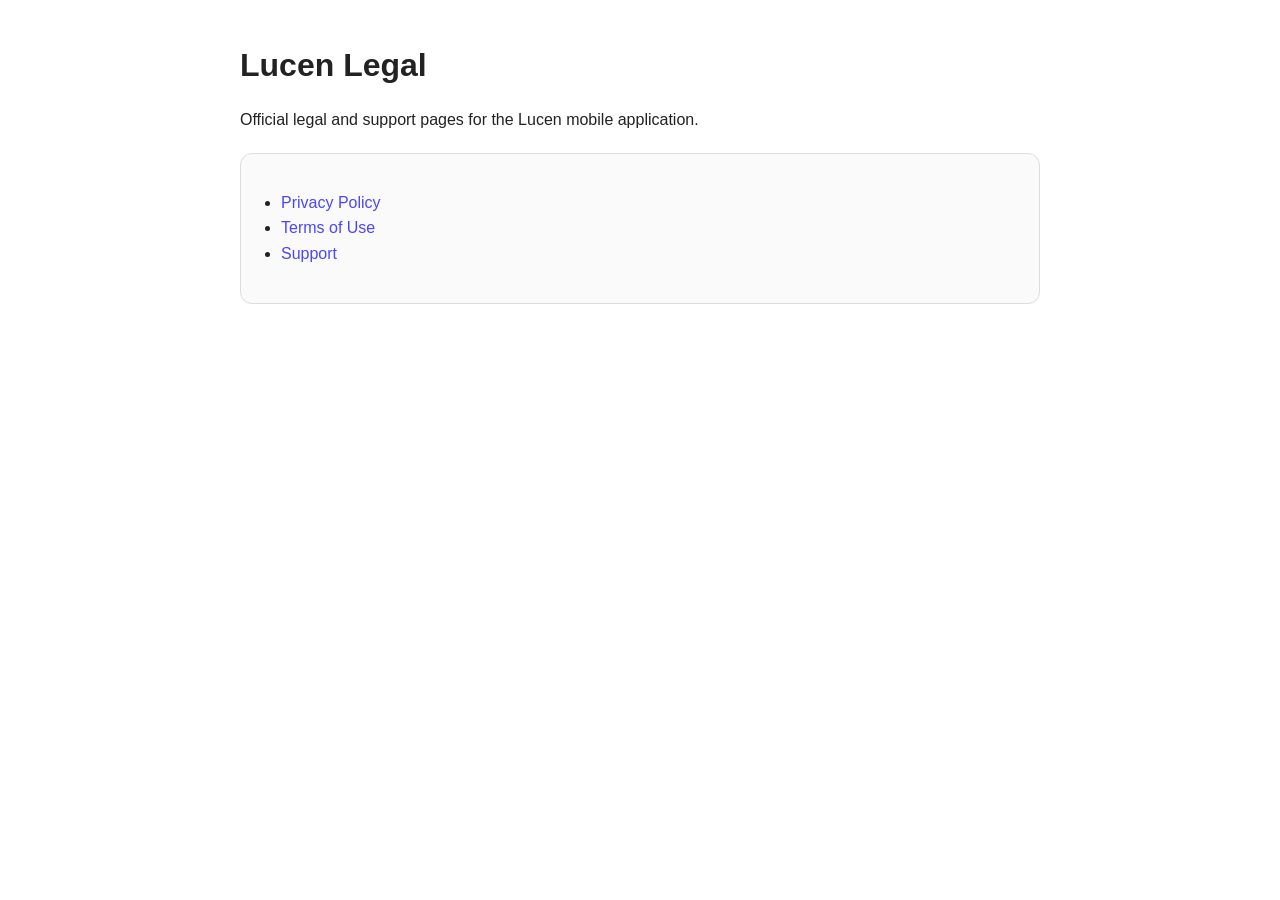
==== index.html @ 83aa7041 "Create index.html" ====
<!doctype html>
<html lang="en">
<head>
  <meta charset="utf-8">
  <meta name="viewport" content="width=device-width, initial-scale=1">
  <title>Lucen Legal</title>
  <style>
    body {
      font-family: Arial, sans-serif;
      max-width: 800px;
      margin: 40px auto;
      padding: 0 20px;
      line-height: 1.6;
      color: #222;
      background: #fff;
    }
    h1 { margin-bottom: 8px; }
    ul { padding-left: 20px; }
    a { color: #4a46ff; text-decoration: none; }
    a:hover { text-decoration: underline; }
    .box {
      border: 1px solid #ddd;
      border-radius: 12px;
      padding: 20px;
      margin-top: 20px;
      background: #fafafa;
    }
  </style>
</head>
<body>
  <h1>Lucen Legal</h1>
  <p>Official legal and support pages for the Lucen mobile application.</p>

  <div class="box">
    <ul>
      <li><a href="./privacy.html">Privacy Policy</a></li>
      <li><a href="./terms.html">Terms of Use</a></li>
      <li><a href="./support.html">Support</a></li>
    </ul>
  </div>
</body>
</html>
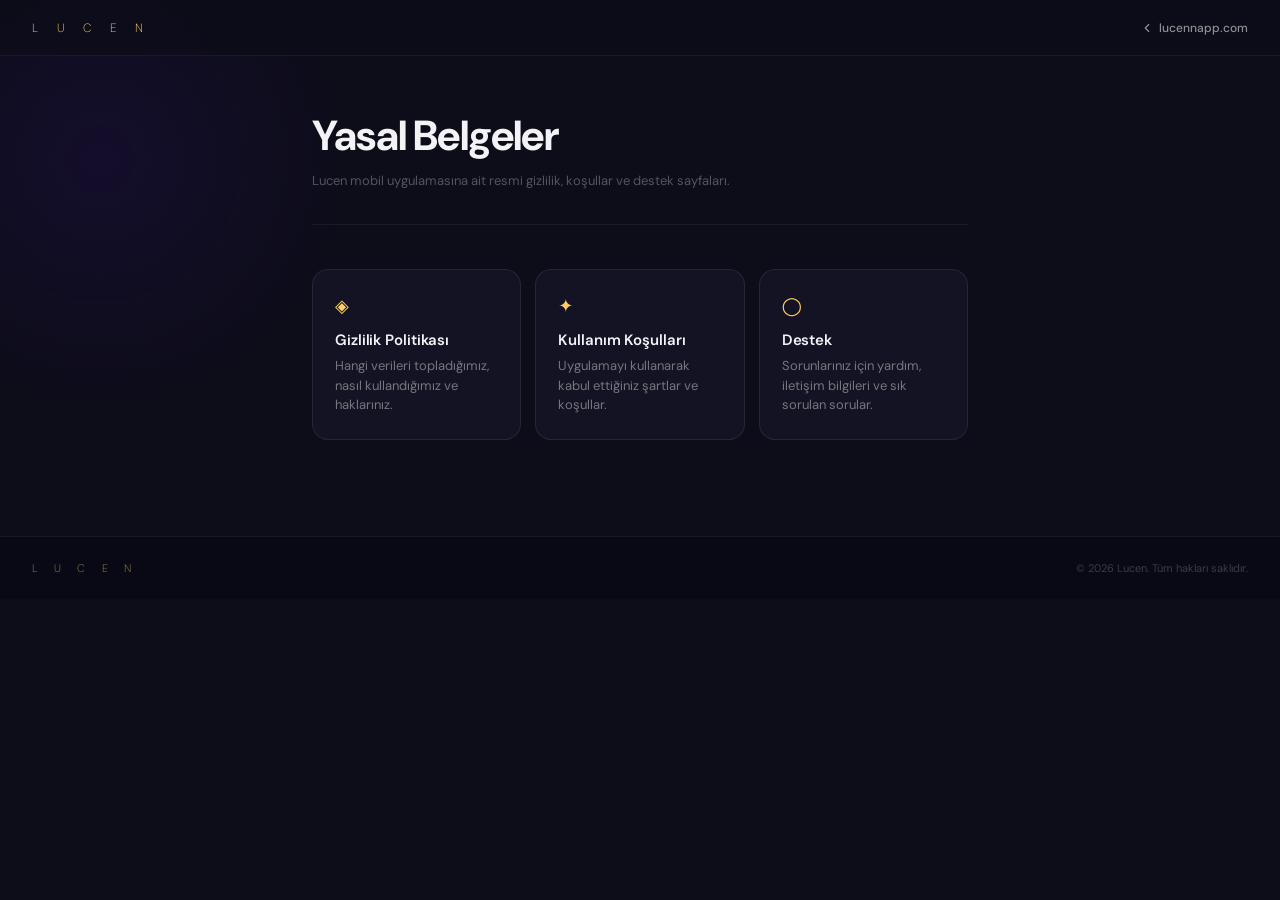
==== commit cf1d6288: "feat: premium brand redesign for all legal pages - Add shared styles.css with DM Sans, #0D0D1A dark " ====
--- a/index.html
+++ b/index.html
@@ -1,42 +1,54 @@
 <!doctype html>
-<html lang="en">
+<html lang="tr">
 <head>
-  <meta charset="utf-8">
-  <meta name="viewport" content="width=device-width, initial-scale=1">
-  <title>Lucen Legal</title>
-  <style>
-    body {
-      font-family: Arial, sans-serif;
-      max-width: 800px;
-      margin: 40px auto;
-      padding: 0 20px;
-      line-height: 1.6;
-      color: #222;
-      background: #fff;
-    }
-    h1 { margin-bottom: 8px; }
-    ul { padding-left: 20px; }
-    a { color: #4a46ff; text-decoration: none; }
-    a:hover { text-decoration: underline; }
-    .box {
-      border: 1px solid #ddd;
-      border-radius: 12px;
-      padding: 20px;
-      margin-top: 20px;
-      background: #fafafa;
-    }
-  </style>
+  <meta charset="utf-8" />
+  <meta name="viewport" content="width=device-width, initial-scale=1" />
+  <title>Lucen — Yasal Belgeler</title>
+  <meta name="description" content="Lucen uygulamasına ait gizlilik politikası, kullanım koşulları ve destek sayfaları." />
+  <link rel="preconnect" href="https://fonts.googleapis.com" />
+  <link rel="preconnect" href="https://fonts.gstatic.com" crossorigin />
+  <link href="https://fonts.googleapis.com/css2?family=DM+Sans:opsz,wght@9..40,200;9..40,400;9..40,500;9..40,600;9..40,700&display=swap" rel="stylesheet" />
+  <link rel="stylesheet" href="./styles.css" />
 </head>
 <body>
-  <h1>Lucen Legal</h1>
-  <p>Official legal and support pages for the Lucen mobile application.</p>
 
-  <div class="box">
-    <ul>
-      <li><a href="./privacy.html">Privacy Policy</a></li>
-      <li><a href="./terms.html">Terms of Use</a></li>
-      <li><a href="./support.html">Support</a></li>
-    </ul>
-  </div>
+  <header class="legal-header">
+    <a href="https://lucennapp.com" class="header-logo">L U C E N</a>
+    <a href="https://lucennapp.com" class="header-back">
+      <svg width="14" height="14" viewBox="0 0 24 24" fill="none" stroke="currentColor" stroke-width="2" stroke-linecap="round" stroke-linejoin="round" aria-hidden="true">
+        <polyline points="15 18 9 12 15 6"></polyline>
+      </svg>
+      lucennapp.com
+    </a>
+  </header>
+
+  <main class="legal-content">
+    <h1 class="legal-title">Yasal Belgeler</h1>
+    <p class="legal-meta">Lucen mobil uygulamasına ait resmi gizlilik, koşullar ve destek sayfaları.</p>
+
+    <div class="hub-grid">
+      <a href="./privacy.html" class="hub-card">
+        <span class="hub-card-icon">◈</span>
+        <span class="hub-card-title">Gizlilik Politikası</span>
+        <p class="hub-card-desc">Hangi verileri topladığımız, nasıl kullandığımız ve haklarınız.</p>
+      </a>
+      <a href="./terms.html" class="hub-card">
+        <span class="hub-card-icon">✦</span>
+        <span class="hub-card-title">Kullanım Koşulları</span>
+        <p class="hub-card-desc">Uygulamayı kullanarak kabul ettiğiniz şartlar ve koşullar.</p>
+      </a>
+      <a href="./support.html" class="hub-card">
+        <span class="hub-card-icon">◯</span>
+        <span class="hub-card-title">Destek</span>
+        <p class="hub-card-desc">Sorunlarınız için yardım, iletişim bilgileri ve sık sorulan sorular.</p>
+      </a>
+    </div>
+  </main>
+
+  <footer class="legal-footer">
+    <a href="https://lucennapp.com" class="legal-footer-logo">L U C E N</a>
+    <span class="legal-footer-copy">© 2026 Lucen. Tüm hakları saklıdır.</span>
+  </footer>
+
 </body>
 </html>
--- a/styles.css
+++ b/styles.css
@@ -0,0 +1,311 @@
+/* ─────────────────────────────────────────────────────────────────
+   Lucen Legal — Shared Styles
+   Applies to: index.html, privacy.html, terms.html, support.html
+   ──────────────────────────────────────────────────────────────── */
+
+/* ─── Reset ──────────────────────────────────────────────────── */
+*, *::before, *::after { box-sizing: border-box; margin: 0; padding: 0; }
+
+/* ─── Base ───────────────────────────────────────────────────── */
+body {
+  font-family: 'DM Sans', system-ui, sans-serif;
+  background: #0D0D1A;
+  color: #8E8E93;
+  min-height: 100vh;
+  position: relative;
+  overflow-x: hidden;
+  -webkit-font-smoothing: antialiased;
+}
+
+/* Subtle ambient blob — top-left only, very restrained */
+body::before {
+  content: '';
+  position: fixed;
+  top: -120px; left: -180px;
+  width: 560px; height: 560px;
+  background: radial-gradient(circle,
+    rgba(58,21,128,0.18) 0%,
+    transparent 62%);
+  border-radius: 50%;
+  pointer-events: none;
+  z-index: 0;
+}
+
+/* ─── Header ─────────────────────────────────────────────────── */
+.legal-header {
+  position: sticky;
+  top: 0; z-index: 50;
+  background: rgba(13,13,26,0.88);
+  backdrop-filter: blur(18px);
+  -webkit-backdrop-filter: blur(18px);
+  border-bottom: 1px solid rgba(255,255,255,0.06);
+  padding: 0 32px;
+  height: 56px;
+  display: flex;
+  align-items: center;
+  justify-content: space-between;
+}
+.header-logo {
+  font-size: 12px;
+  font-weight: 200;
+  letter-spacing: 0.65em;
+  padding-right: 0.65em;
+  color: #FFD060;
+  text-decoration: none;
+}
+.header-back {
+  font-size: 12px;
+  font-weight: 500;
+  color: #8E8E93;
+  text-decoration: none;
+  display: flex;
+  align-items: center;
+  gap: 5px;
+  transition: color 0.2s;
+}
+.header-back:hover { color: #F2F2F7; }
+.header-back svg { flex-shrink: 0; }
+
+/* ─── Content wrapper ────────────────────────────────────────── */
+.legal-content {
+  position: relative;
+  z-index: 1;
+  max-width: 720px;
+  margin: 0 auto;
+  padding: 56px 32px 96px;
+}
+
+/* ─── Page title area ────────────────────────────────────────── */
+.legal-title {
+  font-size: clamp(28px, 5vw, 42px);
+  font-weight: 700;
+  letter-spacing: -0.8px;
+  line-height: 1.12;
+  color: #F2F2F7;
+  margin-bottom: 10px;
+}
+.legal-meta {
+  font-size: 13px;
+  color: rgba(142,142,147,0.55);
+  margin-bottom: 44px;
+  padding-bottom: 32px;
+  border-bottom: 1px solid rgba(255,255,255,0.06);
+}
+
+/* ─── Typography ─────────────────────────────────────────────── */
+p {
+  font-size: 15px;
+  line-height: 1.80;
+  color: #8E8E93;
+  margin-bottom: 18px;
+}
+
+ul, ol {
+  padding-left: 22px;
+  margin-bottom: 20px;
+}
+li {
+  font-size: 15px;
+  line-height: 1.75;
+  color: #8E8E93;
+  margin-bottom: 8px;
+}
+
+/* ─── Section headings ───────────────────────────────────────── */
+h2 {
+  font-size: 16px;
+  font-weight: 600;
+  color: #F2F2F7;
+  letter-spacing: -0.1px;
+  margin-top: 44px;
+  margin-bottom: 14px;
+  padding-left: 14px;
+  border-left: 2px solid rgba(255,208,96,0.55);
+}
+
+/* ─── Highlight / contact box ────────────────────────────────── */
+.highlight {
+  background: rgba(26,26,46,0.60);
+  border: 1px solid rgba(255,255,255,0.08);
+  border-radius: 16px;
+  padding: 22px 26px;
+  backdrop-filter: blur(10px);
+  -webkit-backdrop-filter: blur(10px);
+  margin: 28px 0;
+}
+.highlight p { margin-bottom: 0; }
+.highlight strong {
+  color: #F2F2F7;
+  font-weight: 600;
+}
+.highlight a {
+  color: #FFD060;
+  text-decoration: none;
+}
+.highlight a:hover {
+  text-decoration: underline;
+  text-underline-offset: 3px;
+}
+
+/* ─── Inline links ───────────────────────────────────────────── */
+a {
+  color: rgba(255,208,96,0.75);
+  text-decoration: none;
+  transition: color 0.2s;
+}
+a:hover { color: #FFD060; }
+
+/* ─── Back / nav link ────────────────────────────────────────── */
+.back-link {
+  display: inline-flex;
+  align-items: center;
+  gap: 7px;
+  font-size: 13px;
+  font-weight: 500;
+  color: #8E8E93;
+  text-decoration: none;
+  margin-top: 52px;
+  padding: 10px 18px;
+  border: 1px solid rgba(255,255,255,0.08);
+  border-radius: 10px;
+  transition: color 0.2s, border-color 0.2s, background 0.2s;
+}
+.back-link:hover {
+  color: #F2F2F7;
+  border-color: rgba(255,255,255,0.15);
+  background: rgba(255,255,255,0.04);
+}
+
+/* ─── Support-specific: topic cards ─────────────────────────── */
+.support-grid {
+  display: grid;
+  grid-template-columns: repeat(auto-fit, minmax(220px, 1fr));
+  gap: 16px;
+  margin: 28px 0 44px;
+}
+.support-card {
+  background: rgba(26,26,46,0.55);
+  border: 1px solid rgba(255,255,255,0.07);
+  border-radius: 18px;
+  padding: 24px 22px;
+  backdrop-filter: blur(10px);
+  -webkit-backdrop-filter: blur(10px);
+  transition: border-color 0.25s;
+}
+.support-card:hover {
+  border-color: rgba(255,208,96,0.18);
+}
+.support-card-icon {
+  font-size: 18px;
+  color: #FFD060;
+  margin-bottom: 14px;
+  display: block;
+}
+.support-card h3 {
+  font-size: 15px;
+  font-weight: 600;
+  color: #F2F2F7;
+  margin-bottom: 8px;
+  letter-spacing: -0.1px;
+}
+.support-card p {
+  font-size: 13px;
+  line-height: 1.65;
+  color: rgba(142,142,147,0.85);
+  margin-bottom: 0;
+}
+
+/* ─── CTA button (support page) ─────────────────────────────── */
+.cta-btn {
+  display: inline-flex;
+  align-items: center;
+  gap: 8px;
+  font-family: 'DM Sans', sans-serif;
+  font-size: 14px;
+  font-weight: 700;
+  letter-spacing: 0.2px;
+  color: #1A1200;
+  text-decoration: none;
+  padding: 14px 28px;
+  border-radius: 14px;
+  background: linear-gradient(180deg, #FFBB4D 0%, #F5A020 100%);
+  box-shadow: 0 8px 24px rgba(245,166,35,0.38);
+  transition: opacity 0.2s, transform 0.2s;
+}
+.cta-btn:hover { opacity: 0.90; transform: translateY(-1px); color: #1A1200; }
+
+/* ─── Legal index hub cards ──────────────────────────────────── */
+.hub-grid {
+  display: grid;
+  grid-template-columns: repeat(auto-fit, minmax(200px, 1fr));
+  gap: 14px;
+  margin-top: 40px;
+}
+.hub-card {
+  display: flex;
+  flex-direction: column;
+  gap: 6px;
+  background: rgba(26,26,46,0.55);
+  border: 1px solid rgba(255,255,255,0.08);
+  border-radius: 16px;
+  padding: 24px 22px;
+  text-decoration: none;
+  backdrop-filter: blur(10px);
+  -webkit-backdrop-filter: blur(10px);
+  transition: border-color 0.25s, transform 0.25s;
+}
+.hub-card:hover {
+  border-color: rgba(255,208,96,0.22);
+  transform: translateY(-3px);
+  color: inherit;
+}
+.hub-card-icon {
+  font-size: 18px;
+  color: #FFD060;
+  margin-bottom: 6px;
+}
+.hub-card-title {
+  font-size: 15px;
+  font-weight: 600;
+  color: #F2F2F7;
+  letter-spacing: -0.1px;
+}
+.hub-card-desc {
+  font-size: 13px;
+  color: rgba(142,142,147,0.80);
+  line-height: 1.5;
+  margin: 0;
+}
+
+/* ─── Footer (legal pages) ───────────────────────────────────── */
+.legal-footer {
+  position: relative; z-index: 1;
+  border-top: 1px solid rgba(255,255,255,0.06);
+  padding: 24px 32px;
+  display: flex;
+  align-items: center;
+  justify-content: space-between;
+  flex-wrap: wrap;
+  gap: 12px;
+  background: rgba(6,6,16,0.40);
+}
+.legal-footer-logo {
+  font-size: 11px;
+  font-weight: 200;
+  letter-spacing: 0.6em;
+  padding-right: 0.6em;
+  color: rgba(255,208,96,0.65);
+  text-decoration: none;
+}
+.legal-footer-copy {
+  font-size: 11px;
+  color: rgba(142,142,147,0.38);
+}
+
+/* ─── Responsive ─────────────────────────────────────────────── */
+@media (max-width: 600px) {
+  .legal-header { padding: 0 20px; }
+  .legal-content { padding: 40px 20px 72px; }
+  .legal-footer { padding: 20px; }
+  h2 { margin-top: 36px; }
+}
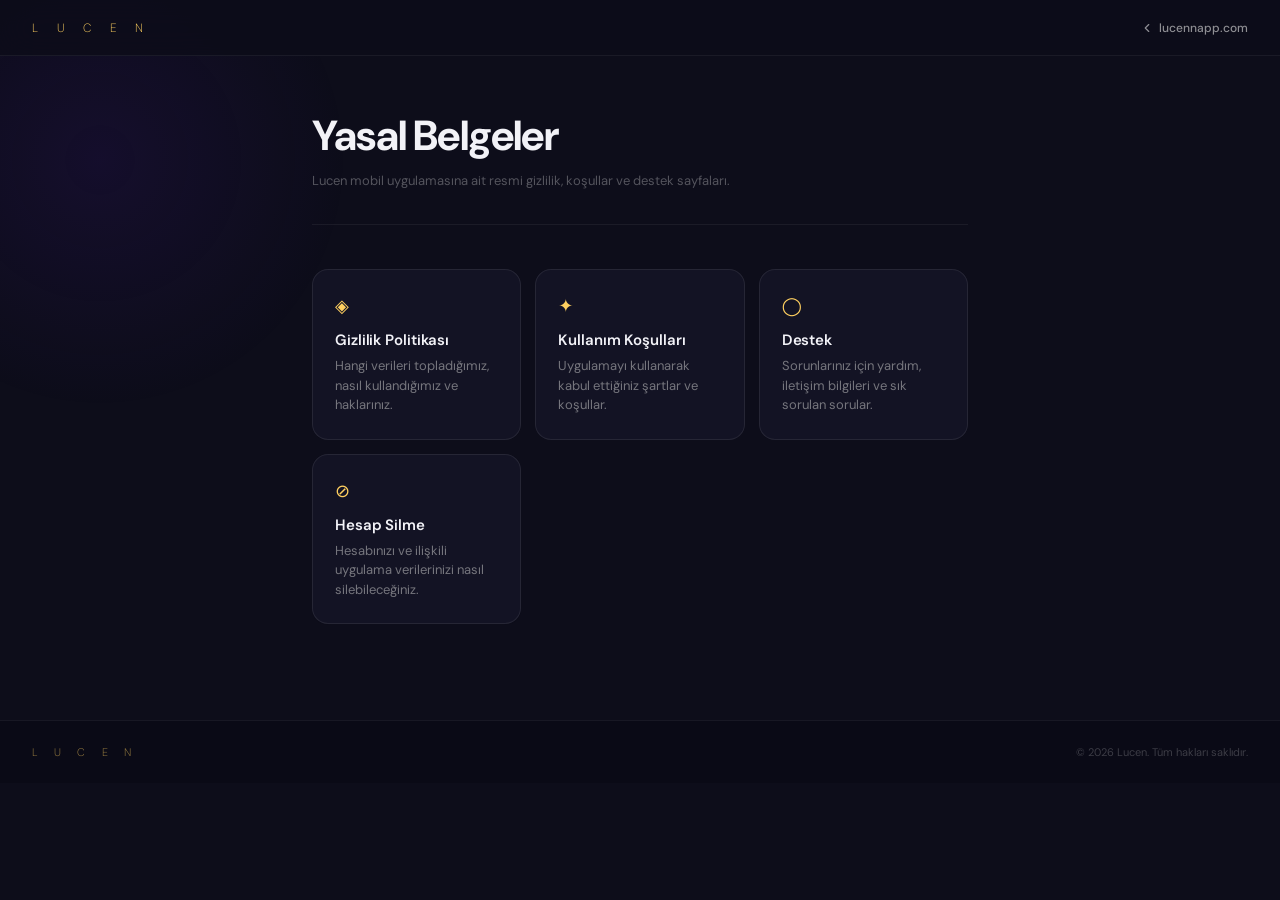
==== commit 51af7e27: "feat(legal): add account deletion page for Google Play compliance Adds delete-account.html — a publi" ====
--- a/index.html
+++ b/index.html
@@ -42,6 +42,11 @@
         <span class="hub-card-title">Destek</span>
         <p class="hub-card-desc">Sorunlarınız için yardım, iletişim bilgileri ve sık sorulan sorular.</p>
       </a>
+      <a href="./delete-account.html" class="hub-card">
+        <span class="hub-card-icon">⊘</span>
+        <span class="hub-card-title">Hesap Silme</span>
+        <p class="hub-card-desc">Hesabınızı ve ilişkili uygulama verilerinizi nasıl silebileceğiniz.</p>
+      </a>
     </div>
   </main>
 
